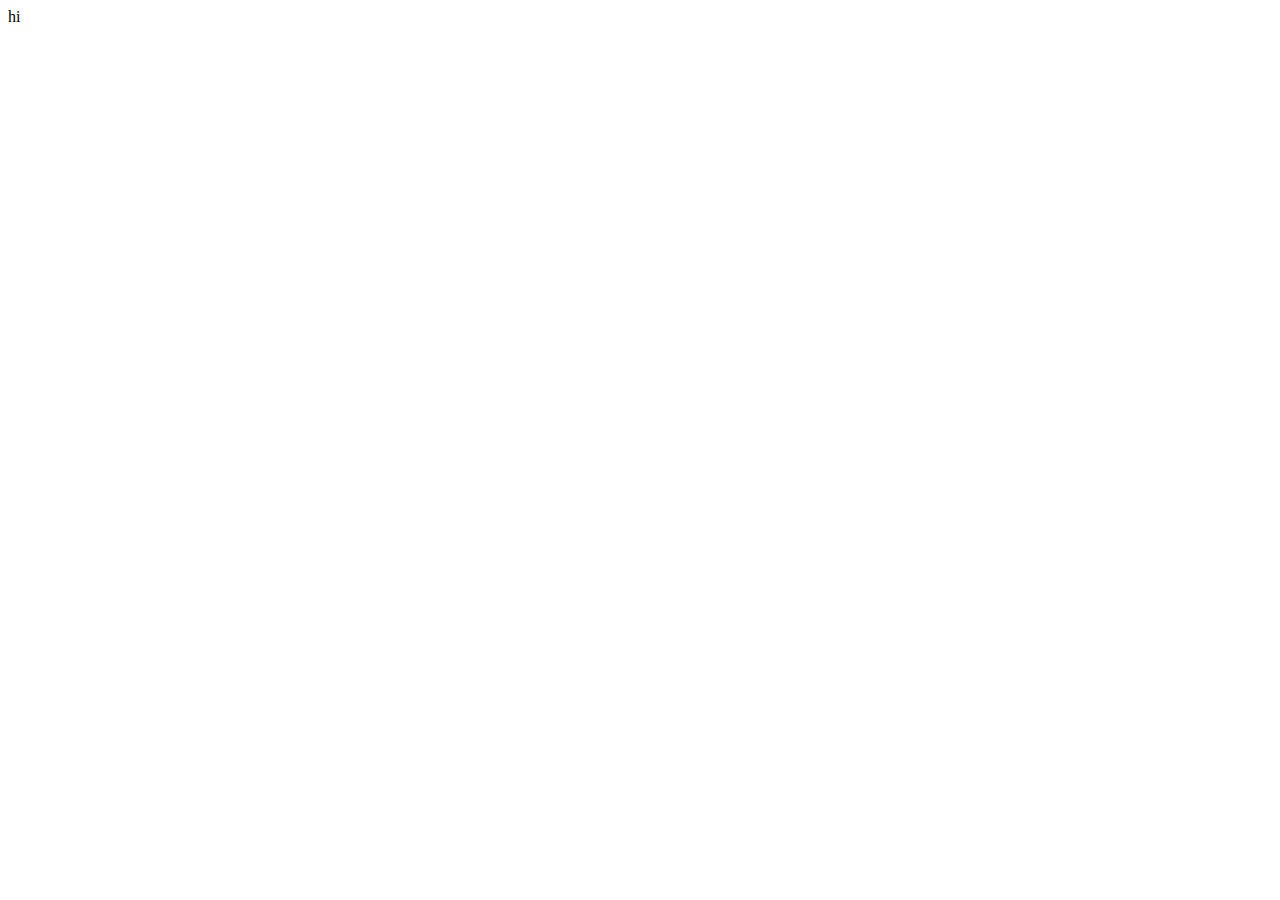
==== index.html @ 62cf9a2f "Create index.html" ====
<!DOCTYPE html>
<html lang="en">
  <head>
    <meta charset="UTF-8" />
    <meta http-equiv="X-UA-Compatible" content="IE=edge" />
    <meta name="viewport" content="width=device-width, initial-scale=1.0" />
    <title>Document</title>
  </head>
  <body>
    hi
  </body>
</html>
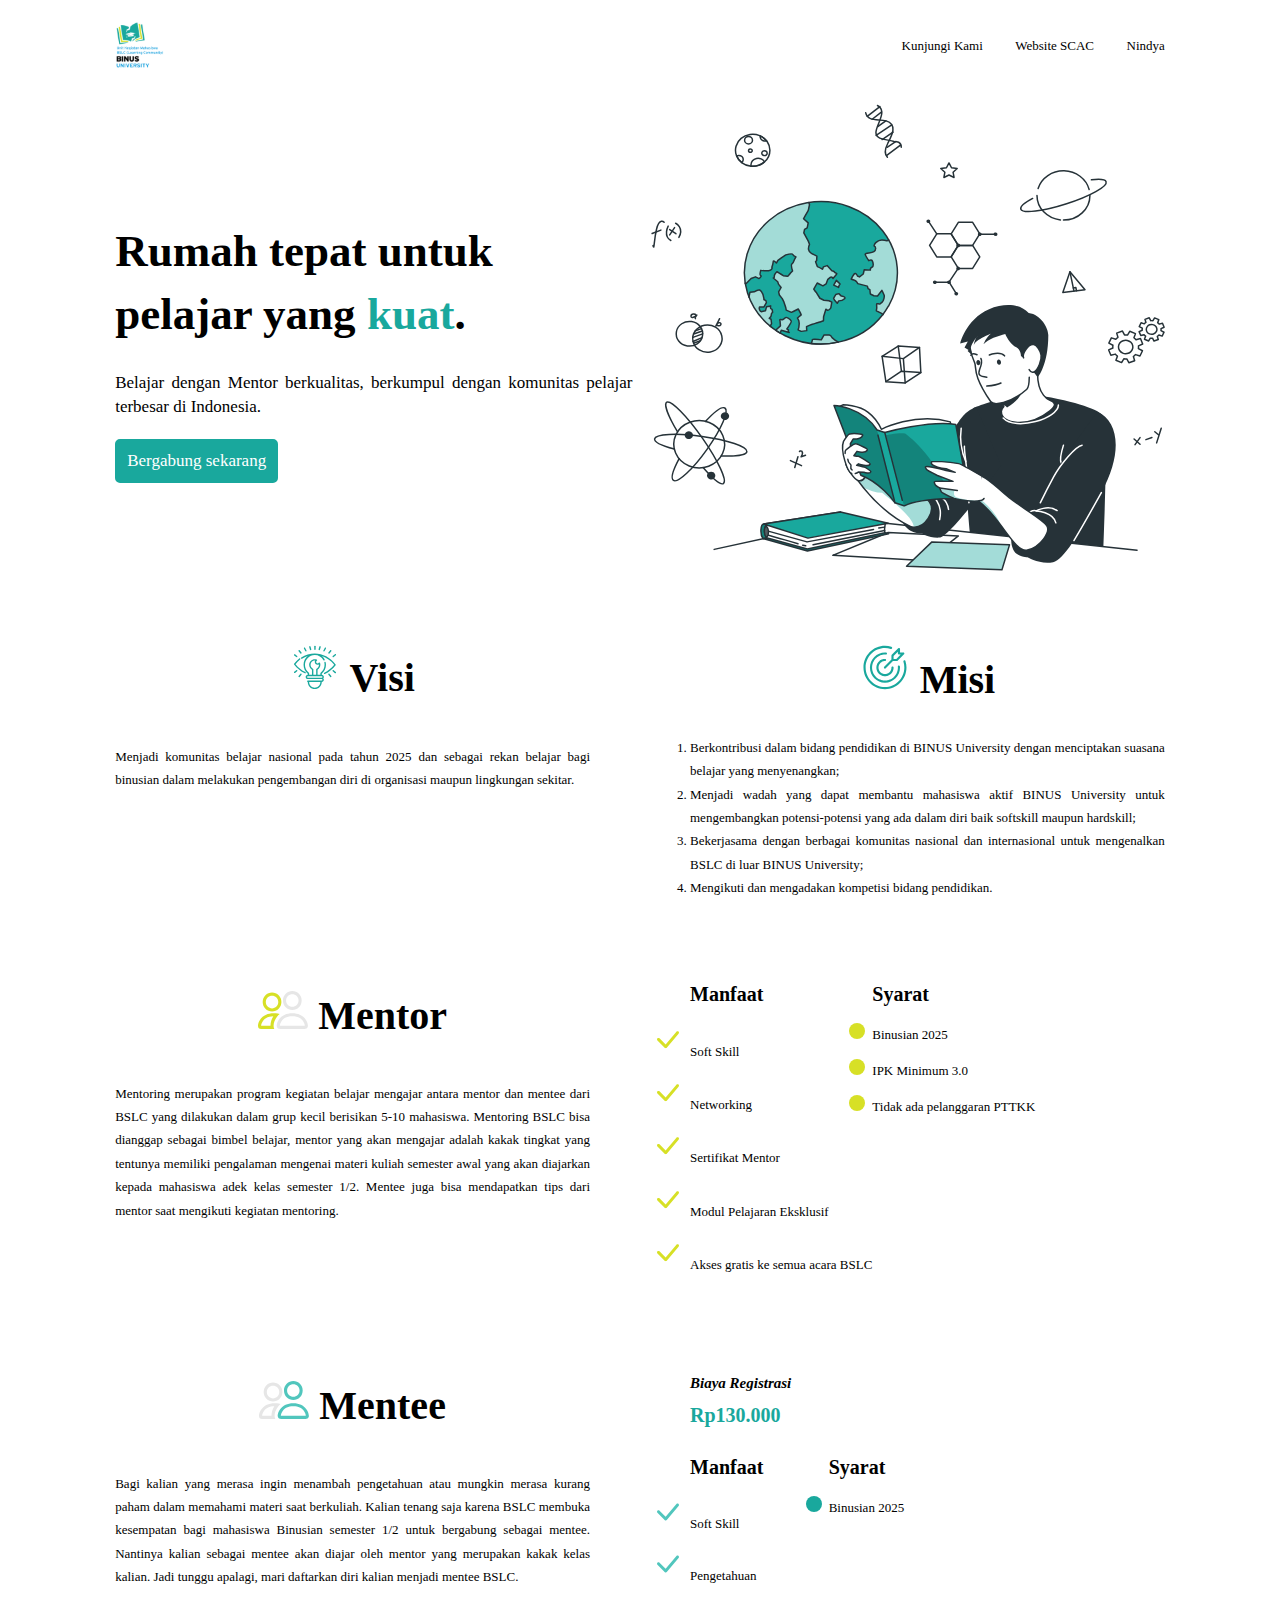
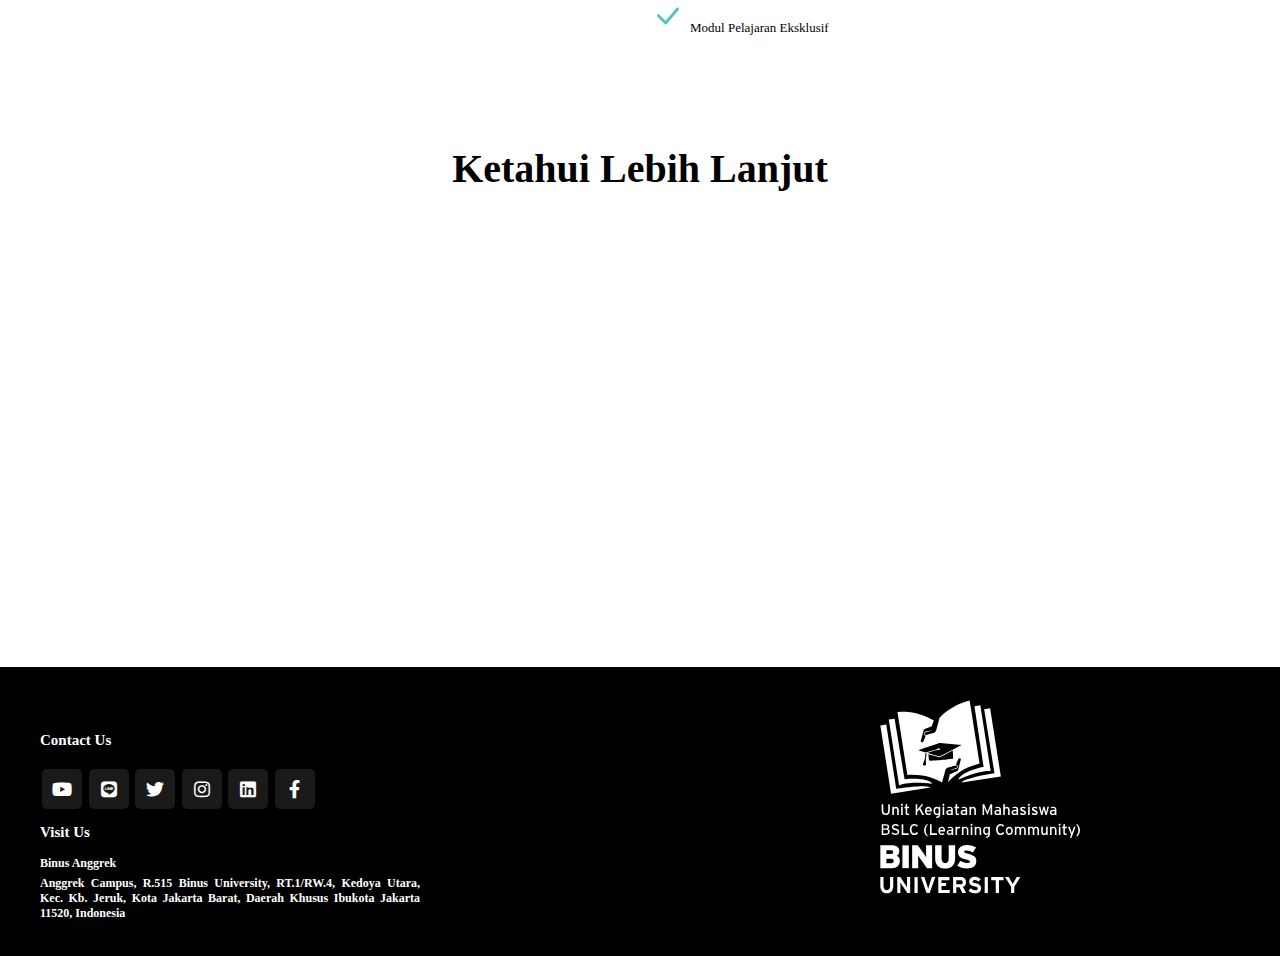
==== commit 63e1f5ec: "Comit all from vscode" ====
--- a/index.html
+++ b/index.html
@@ -1,12 +1,194 @@
 <!DOCTYPE html>
 <html lang="en">
-  <head>
-    <meta charset="UTF-8" />
-    <meta http-equiv="X-UA-Compatible" content="IE=edge" />
-    <meta name="viewport" content="width=device-width, initial-scale=1.0" />
-    <title>Document</title>
-  </head>
-  <body>
-    hi
-  </body>
-</html>
+<head>
+    <meta charset="UTF-8">
+    <meta http-equiv="X-UA-Compatible" content="IE=edge">
+    <meta name="viewport" content="width=device-width, initial-scale=1.0">
+    <title>BSLC Devin</title>
+
+    <!-- font awesome cdn link  -->
+    <link rel="stylesheet" href="https://cdnjs.cloudflare.com/ajax/libs/font-awesome/5.15.4/css/all.min.css">
+
+    <!-- custom css file link  -->
+    <link rel="stylesheet" href="css/style.css">
+
+</head>
+<body>
+    
+<!-- header section starts  -->
+
+<header class="header">
+
+    <a href="index.html" class="logo"><img src="asset/logo-bslc-scroll 1.svg" alt=""></a>
+
+    <nav class="navbar">
+        <a href="https://new.bslc.or.id/">Kunjungi Kami</a>
+        <a href="https://student-activity.binus.ac.id/bslc/ ">Website SCAC</a>
+        <a href="Nindya.html">Nindya</a>
+    </nav>
+
+</header>
+
+<!-- home / main section starts  -->
+
+<section class="home">
+
+    <div class="content">
+        <h3>Rumah tepat untuk<br>
+            pelajar yang <span>kuat</span>.</h3>
+        <p>Belajar dengan Mentor berkualitas, berkumpul dengan komunitas pelajar terbesar di Indonesia. </p>
+        <a href="https://join.bslc.or.id/" class="btn"> Bergabung sekarang </a>
+    </div>
+
+    <div class="image">
+        <img src="asset/Pelajar.svg" alt="">
+    </div>
+
+</section>
+
+<!-- visi misi section starts  -->
+
+<section class="body">
+
+    <div class="row">
+
+        <div class="content">
+            <h3><img src="asset/2 1.svg" alt=""> Visi</h3>
+            <p>Menjadi komunitas belajar nasional pada tahun 2025 dan sebagai rekan belajar bagi binusian dalam melakukan pengembangan diri di organisasi maupun lingkungan sekitar.</p>
+        </div>
+
+        <div class="content">
+            <h3><img src="asset/3 1.svg" alt=""> Misi</h3>
+            <ol>
+                <li>Berkontribusi dalam bidang pendidikan di BINUS University dengan menciptakan suasana belajar yang menyenangkan;</li>
+                <li>Menjadi wadah yang dapat membantu mahasiswa aktif BINUS University untuk mengembangkan potensi-potensi yang ada dalam diri baik softskill maupun hardskill;</li>
+                <li>Bekerjasama dengan berbagai komunitas nasional dan internasional untuk mengenalkan BSLC di luar BINUS University;</li>
+                <li>Mengikuti dan mengadakan kompetisi bidang pendidikan.</li>
+            </ol> 
+        </div>
+
+    </div>
+
+</section>
+
+<!-- Mentor section starts  -->
+
+<section class="body">
+
+    <div class="row">
+
+        <div class="content">
+            <h3><img src="asset/Vector.svg" alt=""> Mentor</h3>
+            <p>Mentoring merupakan program kegiatan belajar mengajar antara mentor dan mentee dari BSLC yang dilakukan dalam grup kecil berisikan 5-10 mahasiswa. Mentoring BSLC bisa dianggap sebagai bimbel belajar, mentor yang akan mengajar adalah kakak tingkat yang tentunya memiliki pengalaman mengenai materi kuliah semester awal yang akan diajarkan kepada mahasiswa adek kelas semester 1/2. Mentee juga bisa mendapatkan tips dari mentor saat mengikuti kegiatan mentoring.</p>
+        </div>
+
+        <div class="content BenefitsCondition">
+            <div class="content2 Benefits">
+                <h2>Manfaat</h2>
+                <ul class="manfaat1">
+                    <li>Soft Skill</li>
+                    <li>Networking</li>
+                    <li>Sertifikat Mentor</li>
+                    <li>Modul Pelajaran Eksklusif</li>
+                    <li>Akses gratis ke semua acara BSLC</li>
+                </ul> 
+            </div>
+
+            <div class="content2 Condition">
+                <h2>Syarat</h2>
+                <ul class="syarat1">
+                    <li>Binusian 2025</li>
+                    <li>IPK Minimum 3.0</li>
+                    <li>Tidak ada pelanggaran PTTKK</li>
+                </ul> 
+            </div>
+        </div>
+
+    </div>
+
+</section>
+
+<!-- Mentee section starts  -->
+
+<section class="body">
+
+    <div class="row">
+
+        <div class="content">
+            <h3><img src="asset/VectorMentee.svg" alt=""> Mentee</h3>
+            <p>Bagi kalian yang merasa ingin menambah pengetahuan atau mungkin merasa kurang paham dalam memahami materi saat berkuliah. Kalian tenang saja karena BSLC membuka kesempatan bagi mahasiswa Binusian semester 1/2 untuk bergabung sebagai mentee. Nantinya kalian sebagai mentee akan diajar oleh mentor yang merupakan kakak kelas kalian. Jadi tunggu apalagi, mari daftarkan diri kalian menjadi mentee BSLC.</p>
+        </div>
+
+        <div class="content BiayaRegis">
+            <h3 style="font-size:1.5rem; text-align:left; font-style:italic;">Biaya Registrasi <span style="display:block; font-size:2rem; font-style:normal;">Rp130.000</span></h3>
+            <div class="BenefitsCondition">   
+                <div class="content2 Benefits">
+                    <h2>Manfaat</h2>
+                    <ul class="manfaat2">
+                        <li>Soft Skill</li>
+                        <li>Pengetahuan</li>
+                        <li>Modul Pelajaran Eksklusif</li>
+                    </ul> 
+                </div>
+
+                <div class="content2 Condition">
+                    <h2>Syarat</h2>
+                    <ul class="syarat2">
+                        <li>Binusian 2025</li>
+                    </ul> 
+                </div>
+            </div>
+        </div> 
+
+    </div>
+
+</section>
+
+<!-- Vid section starts  -->
+
+<section class="body">
+
+    <div class="row">   
+
+        <div class="content vid">
+            <h3 style="margin-bottom: 50px;">Ketahui Lebih Lanjut</h3>
+            <div class="videos">
+                <iframe width="600" height="350" src="https://www.youtube.com/embed/OLRZMRvTOdE"></iframe>
+            </div>
+        </div>
+
+</section>
+
+<!-- footer -->
+<footer>
+    <div class="main-content">
+      <div class="left box">
+        <h2>About us</h2>
+        <div class="content">
+            <h1>Contact Us</h1>
+            <div class="social">
+                <a href="https://www.youtube.com/c/BinusStudentLearningCommunity"><span class="fab fa-youtube"></span></a>
+                <a href="https://liff.line.me/1645278921-kWRPP32q/?accountId=hlh6945o"><span class="fab fa-line"></span></a>
+                <a href="https://twitter.com/BSLC_BINUS "><span class="fab fa-twitter"></span></a>
+                <a href="https://www.instagram.com/bslc_binus/?hl=en"><span class="fab fa-instagram"></span></a>
+                <a href="https://www.linkedin.com/company/binus-student-learning-community/mycompany/"><span class="fab fa-linkedin"></span></a>
+                <a href="https://www.facebook.com/BinusStudentLearningCommunity/"><span class="fab fa-facebook-f"></span></a>
+              </div>
+              <h1>Visit Us</h1>
+          <h2>Binus Anggrek</h2>
+            <P>Anggrek Campus, R.515 Binus University, RT.1/RW.4, Kedoya Utara, Kec. Kb. Jeruk, Kota Jakarta Barat, Daerah Khusus Ibukota Jakarta 11520, Indonesia</p>
+        </div>
+      </div>
+
+      <div class="center box">
+       
+      </div>
+
+      <div class="right box">
+        <img width="200" height="200" src="asset/full_white.svg" alt="">
+      </div>
+    </div>
+
+  </footer>
+</body>
+</html>--- a/css/style.css
+++ b/css/style.css
@@ -0,0 +1,362 @@
+:root{
+    --green:#19A89D;
+    --black:#000000;
+    --LimeBSLC:#D7E026;
+    --box-shadow:.5rem .5rem 0 rgba(22, 160, 133, .2);
+    --text-shadow:.4rem .4rem 0 rgba(0, 0, 0, .2);
+    --border:.2rem solid var(--green);
+}
+
+*{
+    font-family: 'Open Sauce Sans';
+    margin:0; padding: 0;
+    box-sizing: border-box;
+    outline: none; border: none;
+    transition: all .2s ease-out;
+    text-decoration: none;
+}
+
+html{
+    font-size: 62.5%;
+    overflow-x: hidden;
+    scroll-padding-top: 7rem;
+    scroll-behavior: smooth;
+    background: white;
+}
+
+section{
+    padding:2rem 9%;
+}
+
+.btn{
+    display: inline-block;
+    margin-top: 1rem;
+    padding: 1rem;
+    padding-left: 1rem;
+    border:var(--border);
+    border-radius: .5rem;
+    color: white;
+    cursor: pointer;
+    font-size: 1.7rem;
+    background: var(--green);
+}
+
+.btn:hover{
+    color: var(--green);
+    background:#fff;
+}
+
+.header{
+    padding:2rem 9%;
+    position: fixed;
+    top:0; left: 0; right: 0;
+    z-index: 1000;
+    /* box-shadow: 0 .5rem 1.5rem rgba(0, 0, 0, .1); */
+    display: flex;
+    align-items: center;
+    justify-content: space-between;
+    background: #fff;
+}
+
+.header .logo img{
+    width: 5rem;
+}
+
+.header .navbar a{
+    font-size: 1.3rem;
+    color: var(--black);
+    margin-left: 3rem;
+}
+
+.header .navbar a:hover{
+    color: var(--green);
+}
+
+.home{
+    display: flex;
+    align-items: center;
+    flex-wrap: wrap;
+    gap:1.5rem;
+    padding-top: 10rem;
+    text-align: justify;
+}
+
+.home .image{
+    flex:1 1 45rem;
+}
+
+.home .image img{
+    width: 100%;
+}
+
+.home .content{
+    flex:1 1 45rem;
+}
+
+.home .content h3{
+    font-size: 4.5rem;
+    color:var(--black);
+    line-height: 1.4;
+    margin-bottom: 15px;
+}
+
+span{
+    color:var(--green);
+}
+
+.home .content p{
+    font-size: 1.7rem;
+    line-height: 24px;
+    padding: 1rem 0;
+}
+
+.body .row{
+    display: flex;
+    gap:10rem;
+    margin-bottom: 40px;
+}
+
+.body .row h3{
+    text-align: center;
+}
+
+.body .row .content{
+    flex:1 1 45rem;
+}
+
+.body .row .content h3{
+    color: var(--black);
+    font-size: 4rem;
+    line-height: 1.8;
+    margin-bottom: 20px;
+}
+
+.body .row .content h3 img{
+    width: 5rem;
+}
+
+.body .row .content p{
+    padding:1rem 0;
+    font-size: 1.3rem;
+    line-height: 1.8;
+    text-align: justify;
+}
+
+.body .row .content li{
+    line-height: 1.8;
+    font-size: 1.3rem;
+    text-align: justify;
+}
+
+.BenefitsCondition{
+    display: flex;
+}
+
+.BenefitsCondition h3{
+    font-size: .5rem;
+}
+
+.content2 h2{
+    font-size: 2rem;
+    color:var(--black);
+    line-height: 1.4;
+    margin-bottom: 15px;
+}
+
+.content2 ul li{
+    margin-bottom: 13px;  
+}
+
+.syarat1{
+    list-style-image: url(/asset/Ellipse-yellow.svg);
+}
+
+.syarat2{
+    list-style-image: url(/asset/Ellipse-blue.svg);
+}
+
+.manfaat1{
+    list-style-image: url(/asset/bi_check-lg-21.svg);
+}
+
+.manfaat2{
+    list-style-image: url(/asset/bi_check-lg-15.svg);
+}
+
+/* footer */
+  footer{
+    bottom: 0px;
+    width: 100%;
+    background: black;
+    padding: 20px;
+    padding-right: 0px;
+  }
+  .main-content{
+    display: flex;
+  }
+  .main-content .box{
+    flex-basis: 50%;
+    padding: 10px 20px;
+  }
+  .box h2{
+    font-size: 1.2rem;
+    margin-bottom: 5px;
+    font-weight: 600;
+  }
+  .box p{
+    font-size: 1.2rem;
+    margin-bottom: 5px;
+    font-weight: 600;
+  }
+  .box .content{
+    margin: 20px 0 0 0;
+    position: relative;
+  }
+  .box .content:before{
+    position: absolute;
+    content: '';
+    top: -10px;
+    height: 2px;
+    width: 100%;
+    background: black;
+  }
+  .left .content p{
+    text-align: justify;
+  }
+  .left .content .social{
+    margin: 20px 0 0 0;
+    margin-bottom: 15px;
+  }
+
+  .left .content .social a{
+    padding: 0 2px;
+  }
+  
+  .left .content .social a span{
+    height: 40px;
+    width: 40px;
+    background: #1a1a1a;
+    line-height: 40px;
+    text-align: center;
+    font-size: 18px;
+    border-radius: 5px;
+    transition: 0.3s;
+  }
+
+  .left .content{
+    color: white;
+  }
+
+  .left .content h1{
+    font-size: 15px;
+    margin-bottom: 15px;
+  }
+
+  .left .content .social a span{
+    color: white;
+  }
+
+  .left .content .social a span:hover{
+    background: #f12020;
+  }
+
+  /* Nindya */
+  .Divisi h2{
+    font-size: 4.5rem;
+    color:var(--black);
+    line-height: 1.4;
+    margin: 40px;
+    margin-top: 70px;
+    text-align: center;
+  }
+
+  .Divisi .row .content h3{
+    font-size: 1.7rem;
+    color:var(--black);
+    line-height: 1.4;
+    margin-bottom: 15px;
+    text-align: center;
+  }
+
+  .Divisi .row .content h3 img{
+    width: 3rem;
+}
+
+.Divisi .content ul{
+  list-style: none;
+}
+
+/* form */
+.input-group {
+  position:relative;
+}
+
+.input-group label {
+  display:inline-block;
+  margin-bottom: 7px;
+  font-size: 15px;
+}
+
+.input-group input, select, textarea{
+  margin-bottom: 0;
+  display:block;
+  width:100%;
+  padding:7px;   
+  border: 1px solid black
+}
+
+.error input, select, textarea{
+  border:3px red solid;
+}
+
+.success input, select, textarea{
+  border:3px green solid;
+}
+
+.input-group i {
+   position:absolute;
+   right:10px;
+   top:35px;
+   visibility: hidden;
+}
+
+
+.success i.fa-check-circle{
+   visibility: visible;
+   color:green;
+}
+
+.error i.fa-exclamation-circle {
+  visibility: visible;
+  color:red;
+}
+
+
+.input-group p {
+   font-size: 15px;
+   color:red;
+   visibility: hidden;
+}
+
+.error p {
+   visibility: visible;
+}
+
+.Form h3{
+  font-size: 30px;
+  margin-bottom: 30px;
+}
+
+#alasan{
+  height: 100px;
+}
+
+.videos{
+  text-align: center;
+}
+
+.successAll p{
+  font-size: 15px;
+  color: black;
+  visibility: visible;
+}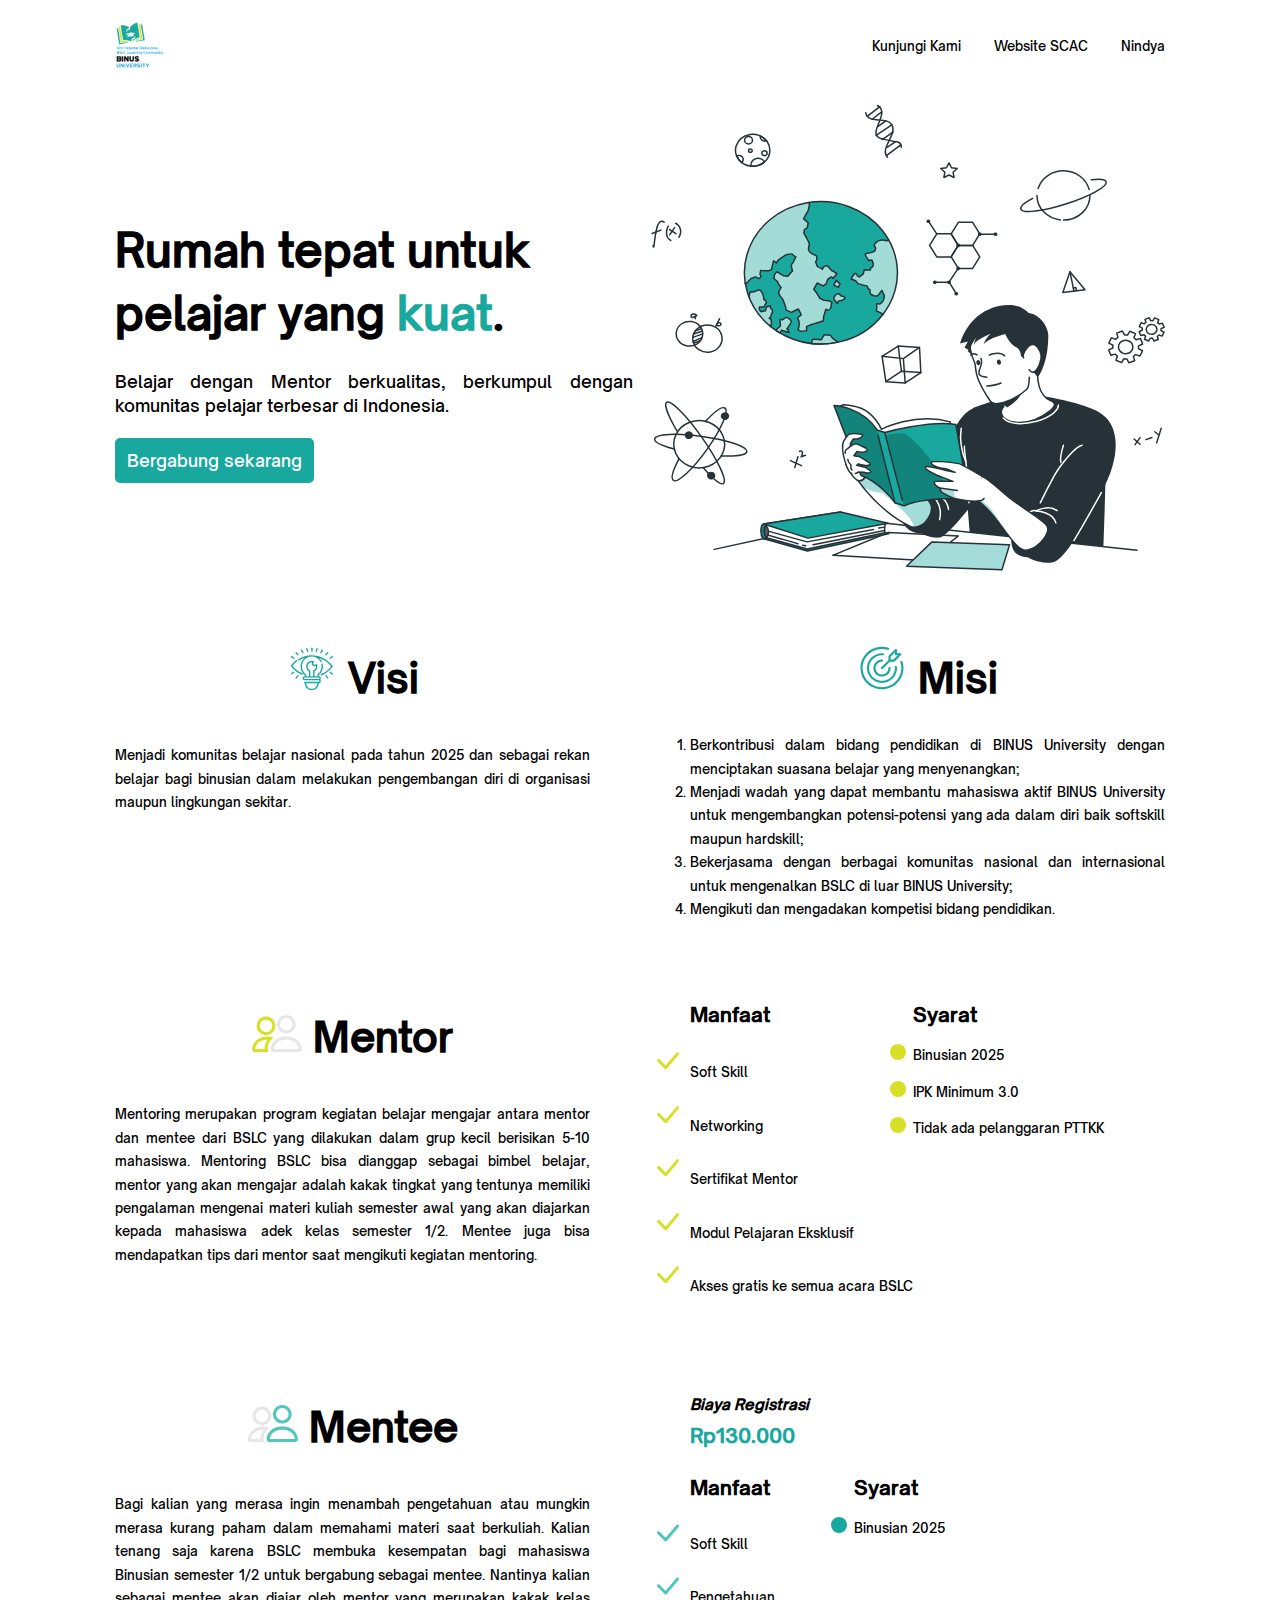
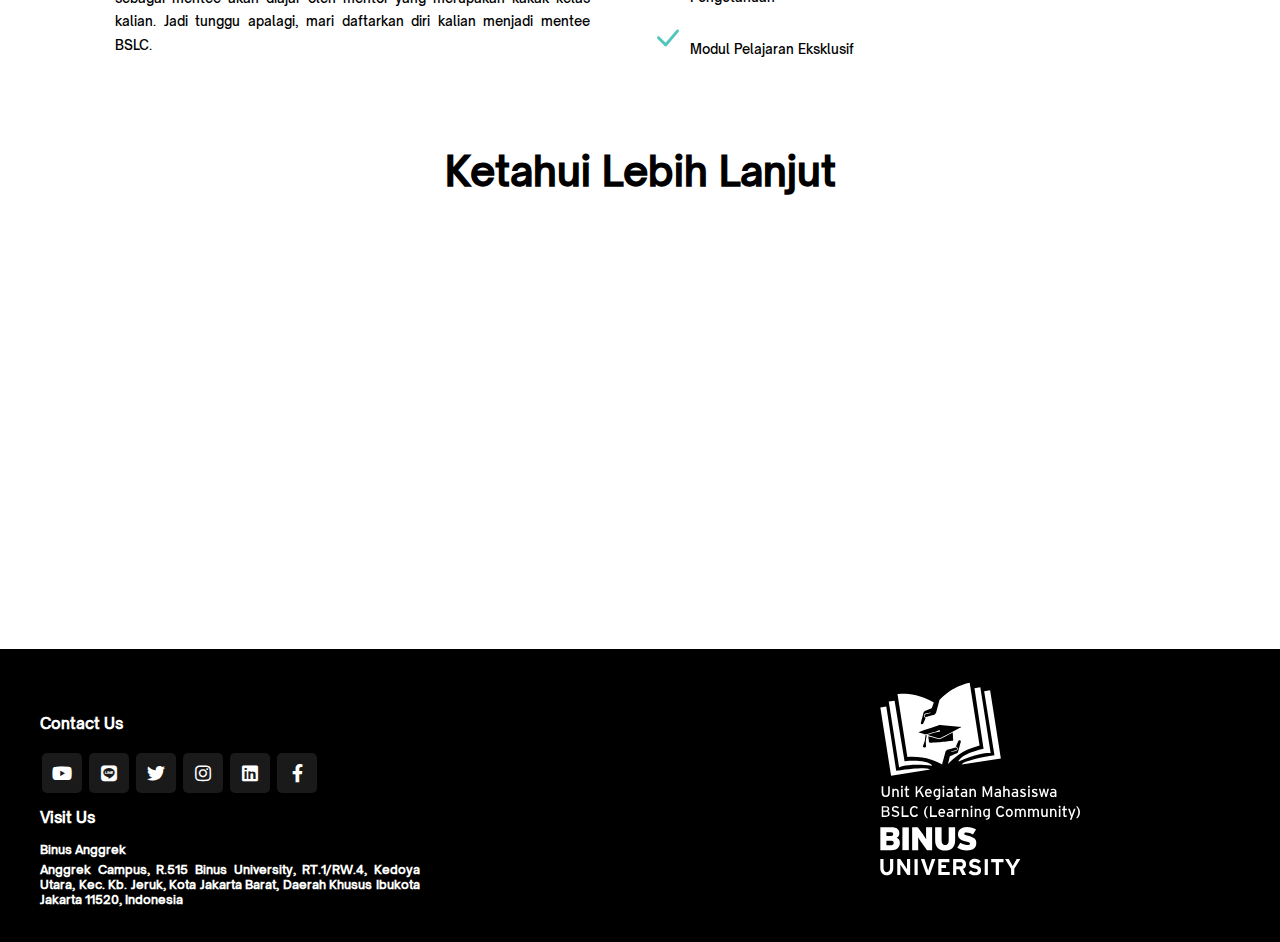
==== commit 8dd4c5a6: "Update index.html" ====
--- a/index.html
+++ b/index.html
@@ -1,194 +1,239 @@
 <!DOCTYPE html>
 <html lang="en">
-<head>
-    <meta charset="UTF-8">
-    <meta http-equiv="X-UA-Compatible" content="IE=edge">
-    <meta name="viewport" content="width=device-width, initial-scale=1.0">
+  <head>
+    <meta charset="UTF-8" />
+    <meta http-equiv="X-UA-Compatible" content="IE=edge" />
+    <meta name="viewport" content="width=device-width, initial-scale=1.0" />
     <title>BSLC Devin</title>
 
     <!-- font awesome cdn link  -->
-    <link rel="stylesheet" href="https://cdnjs.cloudflare.com/ajax/libs/font-awesome/5.15.4/css/all.min.css">
+    <link
+      rel="stylesheet"
+      href="https://cdnjs.cloudflare.com/ajax/libs/font-awesome/5.15.4/css/all.min.css"
+    />
 
     <!-- custom css file link  -->
-    <link rel="stylesheet" href="css/style.css">
-
-</head>
-<body>
-    
-<!-- header section starts  -->
-
-<header class="header">
-
-    <a href="index.html" class="logo"><img src="asset/logo-bslc-scroll 1.svg" alt=""></a>
-
-    <nav class="navbar">
+    <link rel="stylesheet" href="css/style.css" />
+  </head>
+  <body>
+    <!-- header section starts  -->
+
+    <header class="header">
+      <a href="index.html" class="logo"
+        ><img src="asset/logo-bslc-scroll 1.svg" alt=""
+      /></a>
+
+      <nav class="navbar">
         <a href="https://new.bslc.or.id/">Kunjungi Kami</a>
         <a href="https://student-activity.binus.ac.id/bslc/ ">Website SCAC</a>
         <a href="Nindya.html">Nindya</a>
-    </nav>
-
-</header>
-
-<!-- home / main section starts  -->
-
-<section class="home">
-
-    <div class="content">
-        <h3>Rumah tepat untuk<br>
-            pelajar yang <span>kuat</span>.</h3>
-        <p>Belajar dengan Mentor berkualitas, berkumpul dengan komunitas pelajar terbesar di Indonesia. </p>
+      </nav>
+    </header>
+
+    <!-- home / main section starts  -->
+
+    <section class="home">
+      <div class="content">
+        <h3>
+          Rumah tepat untuk<br />
+          pelajar yang <span>kuat</span>.
+        </h3>
+        <p>
+          Belajar dengan Mentor berkualitas, berkumpul dengan komunitas pelajar
+          terbesar di Indonesia.
+        </p>
         <a href="https://join.bslc.or.id/" class="btn"> Bergabung sekarang </a>
-    </div>
-
-    <div class="image">
-        <img src="asset/Pelajar.svg" alt="">
-    </div>
-
-</section>
-
-<!-- visi misi section starts  -->
-
-<section class="body">
-
-    <div class="row">
-
-        <div class="content">
-            <h3><img src="asset/2 1.svg" alt=""> Visi</h3>
-            <p>Menjadi komunitas belajar nasional pada tahun 2025 dan sebagai rekan belajar bagi binusian dalam melakukan pengembangan diri di organisasi maupun lingkungan sekitar.</p>
-        </div>
-
-        <div class="content">
-            <h3><img src="asset/3 1.svg" alt=""> Misi</h3>
-            <ol>
-                <li>Berkontribusi dalam bidang pendidikan di BINUS University dengan menciptakan suasana belajar yang menyenangkan;</li>
-                <li>Menjadi wadah yang dapat membantu mahasiswa aktif BINUS University untuk mengembangkan potensi-potensi yang ada dalam diri baik softskill maupun hardskill;</li>
-                <li>Bekerjasama dengan berbagai komunitas nasional dan internasional untuk mengenalkan BSLC di luar BINUS University;</li>
-                <li>Mengikuti dan mengadakan kompetisi bidang pendidikan.</li>
-            </ol> 
-        </div>
-
-    </div>
-
-</section>
-
-<!-- Mentor section starts  -->
-
-<section class="body">
-
-    <div class="row">
-
-        <div class="content">
-            <h3><img src="asset/Vector.svg" alt=""> Mentor</h3>
-            <p>Mentoring merupakan program kegiatan belajar mengajar antara mentor dan mentee dari BSLC yang dilakukan dalam grup kecil berisikan 5-10 mahasiswa. Mentoring BSLC bisa dianggap sebagai bimbel belajar, mentor yang akan mengajar adalah kakak tingkat yang tentunya memiliki pengalaman mengenai materi kuliah semester awal yang akan diajarkan kepada mahasiswa adek kelas semester 1/2. Mentee juga bisa mendapatkan tips dari mentor saat mengikuti kegiatan mentoring.</p>
+      </div>
+
+      <div class="image">
+        <img src="asset/Pelajar.svg" alt="" />
+      </div>
+    </section>
+
+    <!-- visi misi section starts  -->
+
+    <section class="body">
+      <div class="row">
+        <div class="content">
+          <h3><img src="asset/2 1.svg" alt="" /> Visi</h3>
+          <p>
+            Menjadi komunitas belajar nasional pada tahun 2025 dan sebagai rekan
+            belajar bagi binusian dalam melakukan pengembangan diri di
+            organisasi maupun lingkungan sekitar.
+          </p>
+        </div>
+
+        <div class="content">
+          <h3><img src="asset/3 1.svg" alt="" /> Misi</h3>
+          <ol>
+            <li>
+              Berkontribusi dalam bidang pendidikan di BINUS University dengan
+              menciptakan suasana belajar yang menyenangkan;
+            </li>
+            <li>
+              Menjadi wadah yang dapat membantu mahasiswa aktif BINUS University
+              untuk mengembangkan potensi-potensi yang ada dalam diri baik
+              softskill maupun hardskill;
+            </li>
+            <li>
+              Bekerjasama dengan berbagai komunitas nasional dan internasional
+              untuk mengenalkan BSLC di luar BINUS University;
+            </li>
+            <li>Mengikuti dan mengadakan kompetisi bidang pendidikan.</li>
+          </ol>
+        </div>
+      </div>
+    </section>
+
+    <!-- Mentor section starts  -->
+
+    <section class="body">
+      <div class="row">
+        <div class="content">
+          <h3><img src="asset/Vector.svg" alt="" /> Mentor</h3>
+          <p>
+            Mentoring merupakan program kegiatan belajar mengajar antara mentor
+            dan mentee dari BSLC yang dilakukan dalam grup kecil berisikan 5-10
+            mahasiswa. Mentoring BSLC bisa dianggap sebagai bimbel belajar,
+            mentor yang akan mengajar adalah kakak tingkat yang tentunya
+            memiliki pengalaman mengenai materi kuliah semester awal yang akan
+            diajarkan kepada mahasiswa adek kelas semester 1/2. Mentee juga bisa
+            mendapatkan tips dari mentor saat mengikuti kegiatan mentoring.
+          </p>
         </div>
 
         <div class="content BenefitsCondition">
+          <div class="content2 Benefits">
+            <h2>Manfaat</h2>
+            <ul class="manfaat1">
+              <li>Soft Skill</li>
+              <li>Networking</li>
+              <li>Sertifikat Mentor</li>
+              <li>Modul Pelajaran Eksklusif</li>
+              <li>Akses gratis ke semua acara BSLC</li>
+            </ul>
+          </div>
+
+          <div class="content2 Condition">
+            <h2>Syarat</h2>
+            <ul class="syarat1">
+              <li>Binusian 2025</li>
+              <li>IPK Minimum 3.0</li>
+              <li>Tidak ada pelanggaran PTTKK</li>
+            </ul>
+          </div>
+        </div>
+      </div>
+    </section>
+
+    <!-- Mentee section starts  -->
+
+    <section class="body">
+      <div class="row">
+        <div class="content">
+          <h3><img src="asset/VectorMentee.svg" alt="" /> Mentee</h3>
+          <p>
+            Bagi kalian yang merasa ingin menambah pengetahuan atau mungkin
+            merasa kurang paham dalam memahami materi saat berkuliah. Kalian
+            tenang saja karena BSLC membuka kesempatan bagi mahasiswa Binusian
+            semester 1/2 untuk bergabung sebagai mentee. Nantinya kalian sebagai
+            mentee akan diajar oleh mentor yang merupakan kakak kelas kalian.
+            Jadi tunggu apalagi, mari daftarkan diri kalian menjadi mentee BSLC.
+          </p>
+        </div>
+
+        <div class="content BiayaRegis">
+          <h3 style="font-size: 1.5rem; text-align: left; font-style: italic">
+            Biaya Registrasi
+            <span style="display: block; font-size: 2rem; font-style: normal"
+              >Rp130.000</span
+            >
+          </h3>
+          <div class="BenefitsCondition">
             <div class="content2 Benefits">
-                <h2>Manfaat</h2>
-                <ul class="manfaat1">
-                    <li>Soft Skill</li>
-                    <li>Networking</li>
-                    <li>Sertifikat Mentor</li>
-                    <li>Modul Pelajaran Eksklusif</li>
-                    <li>Akses gratis ke semua acara BSLC</li>
-                </ul> 
+              <h2>Manfaat</h2>
+              <ul class="manfaat2">
+                <li>Soft Skill</li>
+                <li>Pengetahuan</li>
+                <li>Modul Pelajaran Eksklusif</li>
+              </ul>
             </div>
 
             <div class="content2 Condition">
-                <h2>Syarat</h2>
-                <ul class="syarat1">
-                    <li>Binusian 2025</li>
-                    <li>IPK Minimum 3.0</li>
-                    <li>Tidak ada pelanggaran PTTKK</li>
-                </ul> 
+              <h2>Syarat</h2>
+              <ul class="syarat2">
+                <li>Binusian 2025</li>
+              </ul>
             </div>
-        </div>
-
-    </div>
-
-</section>
-
-<!-- Mentee section starts  -->
-
-<section class="body">
-
-    <div class="row">
-
-        <div class="content">
-            <h3><img src="asset/VectorMentee.svg" alt=""> Mentee</h3>
-            <p>Bagi kalian yang merasa ingin menambah pengetahuan atau mungkin merasa kurang paham dalam memahami materi saat berkuliah. Kalian tenang saja karena BSLC membuka kesempatan bagi mahasiswa Binusian semester 1/2 untuk bergabung sebagai mentee. Nantinya kalian sebagai mentee akan diajar oleh mentor yang merupakan kakak kelas kalian. Jadi tunggu apalagi, mari daftarkan diri kalian menjadi mentee BSLC.</p>
-        </div>
-
-        <div class="content BiayaRegis">
-            <h3 style="font-size:1.5rem; text-align:left; font-style:italic;">Biaya Registrasi <span style="display:block; font-size:2rem; font-style:normal;">Rp130.000</span></h3>
-            <div class="BenefitsCondition">   
-                <div class="content2 Benefits">
-                    <h2>Manfaat</h2>
-                    <ul class="manfaat2">
-                        <li>Soft Skill</li>
-                        <li>Pengetahuan</li>
-                        <li>Modul Pelajaran Eksklusif</li>
-                    </ul> 
-                </div>
-
-                <div class="content2 Condition">
-                    <h2>Syarat</h2>
-                    <ul class="syarat2">
-                        <li>Binusian 2025</li>
-                    </ul> 
-                </div>
-            </div>
-        </div> 
-
-    </div>
-
-</section>
-
-<!-- Vid section starts  -->
-
-<section class="body">
-
-    <div class="row">   
-
+          </div>
+        </div>
+      </div>
+    </section>
+
+    <!-- Vid section starts  -->
+
+    <div class="body">
+      <div class="row">
         <div class="content vid">
-            <h3 style="margin-bottom: 50px;">Ketahui Lebih Lanjut</h3>
-            <div class="videos">
-                <iframe width="600" height="350" src="https://www.youtube.com/embed/OLRZMRvTOdE"></iframe>
-            </div>
-        </div>
-
-</section>
-
-<!-- footer -->
-<footer>
-    <div class="main-content">
-      <div class="left box">
-        <h2>About us</h2>
-        <div class="content">
-            <h1>Contact Us</h1>
-            <div class="social">
-                <a href="https://www.youtube.com/c/BinusStudentLearningCommunity"><span class="fab fa-youtube"></span></a>
-                <a href="https://liff.line.me/1645278921-kWRPP32q/?accountId=hlh6945o"><span class="fab fa-line"></span></a>
-                <a href="https://twitter.com/BSLC_BINUS "><span class="fab fa-twitter"></span></a>
-                <a href="https://www.instagram.com/bslc_binus/?hl=en"><span class="fab fa-instagram"></span></a>
-                <a href="https://www.linkedin.com/company/binus-student-learning-community/mycompany/"><span class="fab fa-linkedin"></span></a>
-                <a href="https://www.facebook.com/BinusStudentLearningCommunity/"><span class="fab fa-facebook-f"></span></a>
+          <h3 style="margin-bottom: 50px">Ketahui Lebih Lanjut</h3>
+          <div class="videos">
+            <iframe
+              width="600"
+              height="350"
+              src="https://www.youtube.com/embed/OLRZMRvTOdE"
+            ></iframe>
+          </div>
+        </div>
+      </div>
+
+      <!-- footer -->
+      <footer>
+        <div class="main-content">
+          <div class="left box">
+            <h2>About us</h2>
+            <div class="content">
+              <h1>Contact Us</h1>
+              <div class="social">
+                <a
+                  href="https://www.youtube.com/c/BinusStudentLearningCommunity"
+                  ><span class="fab fa-youtube"></span
+                ></a>
+                <a
+                  href="https://liff.line.me/1645278921-kWRPP32q/?accountId=hlh6945o"
+                  ><span class="fab fa-line"></span
+                ></a>
+                <a href="https://twitter.com/BSLC_BINUS "
+                  ><span class="fab fa-twitter"></span
+                ></a>
+                <a href="https://www.instagram.com/bslc_binus/?hl=en"
+                  ><span class="fab fa-instagram"></span
+                ></a>
+                <a
+                  href="https://www.linkedin.com/company/binus-student-learning-community/mycompany/"
+                  ><span class="fab fa-linkedin"></span
+                ></a>
+                <a
+                  href="https://www.facebook.com/BinusStudentLearningCommunity/"
+                  ><span class="fab fa-facebook-f"></span
+                ></a>
               </div>
               <h1>Visit Us</h1>
-          <h2>Binus Anggrek</h2>
-            <P>Anggrek Campus, R.515 Binus University, RT.1/RW.4, Kedoya Utara, Kec. Kb. Jeruk, Kota Jakarta Barat, Daerah Khusus Ibukota Jakarta 11520, Indonesia</p>
-        </div>
-      </div>
-
-      <div class="center box">
-       
-      </div>
-
-      <div class="right box">
-        <img width="200" height="200" src="asset/full_white.svg" alt="">
-      </div>
+              <h2>Binus Anggrek</h2>
+              <p>
+                Anggrek Campus, R.515 Binus University, RT.1/RW.4, Kedoya Utara,
+                Kec. Kb. Jeruk, Kota Jakarta Barat, Daerah Khusus Ibukota
+                Jakarta 11520, Indonesia
+              </p>
+            </div>
+          </div>
+
+          <div class="center box"></div>
+
+          <div class="right box">
+            <img width="200" height="200" src="asset/full_white.svg" alt="" />
+          </div>
+        </div>
+      </footer>
     </div>
-
-  </footer>
-</body>
-</html>+  </body>
+</html>
--- a/css/style.css
+++ b/css/style.css
@@ -1,362 +1,373 @@
-:root{
-    --green:#19A89D;
-    --black:#000000;
-    --LimeBSLC:#D7E026;
-    --box-shadow:.5rem .5rem 0 rgba(22, 160, 133, .2);
-    --text-shadow:.4rem .4rem 0 rgba(0, 0, 0, .2);
-    --border:.2rem solid var(--green);
-}
-
-*{
-    font-family: 'Open Sauce Sans';
-    margin:0; padding: 0;
-    box-sizing: border-box;
-    outline: none; border: none;
-    transition: all .2s ease-out;
-    text-decoration: none;
-}
-
-html{
-    font-size: 62.5%;
-    overflow-x: hidden;
-    scroll-padding-top: 7rem;
-    scroll-behavior: smooth;
-    background: white;
-}
-
-section{
-    padding:2rem 9%;
-}
-
-.btn{
-    display: inline-block;
-    margin-top: 1rem;
-    padding: 1rem;
-    padding-left: 1rem;
-    border:var(--border);
-    border-radius: .5rem;
-    color: white;
-    cursor: pointer;
-    font-size: 1.7rem;
-    background: var(--green);
-}
-
-.btn:hover{
-    color: var(--green);
-    background:#fff;
-}
-
-.header{
-    padding:2rem 9%;
-    position: fixed;
-    top:0; left: 0; right: 0;
-    z-index: 1000;
-    /* box-shadow: 0 .5rem 1.5rem rgba(0, 0, 0, .1); */
-    display: flex;
-    align-items: center;
-    justify-content: space-between;
-    background: #fff;
-}
-
-.header .logo img{
-    width: 5rem;
-}
-
-.header .navbar a{
-    font-size: 1.3rem;
-    color: var(--black);
-    margin-left: 3rem;
-}
-
-.header .navbar a:hover{
-    color: var(--green);
-}
-
-.home{
-    display: flex;
-    align-items: center;
-    flex-wrap: wrap;
-    gap:1.5rem;
-    padding-top: 10rem;
-    text-align: justify;
-}
-
-.home .image{
-    flex:1 1 45rem;
-}
-
-.home .image img{
-    width: 100%;
-}
-
-.home .content{
-    flex:1 1 45rem;
-}
-
-.home .content h3{
-    font-size: 4.5rem;
-    color:var(--black);
-    line-height: 1.4;
-    margin-bottom: 15px;
-}
-
-span{
-    color:var(--green);
-}
-
-.home .content p{
-    font-size: 1.7rem;
-    line-height: 24px;
-    padding: 1rem 0;
-}
-
-.body .row{
-    display: flex;
-    gap:10rem;
-    margin-bottom: 40px;
-}
-
-.body .row h3{
-    text-align: center;
-}
-
-.body .row .content{
-    flex:1 1 45rem;
-}
-
-.body .row .content h3{
-    color: var(--black);
-    font-size: 4rem;
-    line-height: 1.8;
-    margin-bottom: 20px;
-}
-
-.body .row .content h3 img{
-    width: 5rem;
-}
-
-.body .row .content p{
-    padding:1rem 0;
-    font-size: 1.3rem;
-    line-height: 1.8;
-    text-align: justify;
-}
-
-.body .row .content li{
-    line-height: 1.8;
-    font-size: 1.3rem;
-    text-align: justify;
-}
-
-.BenefitsCondition{
-    display: flex;
-}
-
-.BenefitsCondition h3{
-    font-size: .5rem;
-}
-
-.content2 h2{
-    font-size: 2rem;
-    color:var(--black);
-    line-height: 1.4;
-    margin-bottom: 15px;
-}
-
-.content2 ul li{
-    margin-bottom: 13px;  
-}
-
-.syarat1{
-    list-style-image: url(/asset/Ellipse-yellow.svg);
-}
-
-.syarat2{
-    list-style-image: url(/asset/Ellipse-blue.svg);
-}
-
-.manfaat1{
-    list-style-image: url(/asset/bi_check-lg-21.svg);
-}
-
-.manfaat2{
-    list-style-image: url(/asset/bi_check-lg-15.svg);
+:root {
+  --green: #19a89d;
+  --black: #000000;
+  --LimeBSLC: #d7e026;
+  --box-shadow: 0.5rem 0.5rem 0 rgba(22, 160, 133, 0.2);
+  --text-shadow: 0.4rem 0.4rem 0 rgba(0, 0, 0, 0.2);
+  --border: 0.2rem solid var(--green);
+}
+@font-face {
+  font-family: "opensaucesans";
+  src: url(../asset/fonts/OpenSauceSans-Medium.ttf);
+}
+* {
+  font-family: "opensaucesans";
+  margin: 0;
+  padding: 0;
+  box-sizing: border-box;
+  outline: none;
+  border: none;
+  transition: all 0.2s ease-out;
+  text-decoration: none;
+}
+
+html {
+  font-size: 62.5%;
+  overflow-x: hidden;
+  scroll-padding-top: 7rem;
+  scroll-behavior: smooth;
+  background: white;
+}
+
+section {
+  padding: 2rem 9%;
+}
+
+.btn {
+  display: inline-block;
+  margin-top: 1rem;
+  padding: 1rem;
+  padding-left: 1rem;
+  border: var(--border);
+  border-radius: 0.5rem;
+  color: white;
+  cursor: pointer;
+  font-size: 1.7rem;
+  background: var(--green);
+}
+
+.btn:hover {
+  color: var(--green);
+  background: #fff;
+}
+
+.header {
+  padding: 2rem 9%;
+  position: fixed;
+  top: 0;
+  left: 0;
+  right: 0;
+  z-index: 1000;
+  /* box-shadow: 0 .5rem 1.5rem rgba(0, 0, 0, .1); */
+  display: flex;
+  align-items: center;
+  justify-content: space-between;
+  background: #fff;
+}
+
+.header .logo img {
+  width: 5rem;
+}
+
+.header .navbar a {
+  font-size: 1.3rem;
+  color: var(--black);
+  margin-left: 3rem;
+}
+
+.header .navbar a:hover {
+  color: var(--green);
+}
+
+.home {
+  display: flex;
+  align-items: center;
+  flex-wrap: wrap;
+  gap: 1.5rem;
+  padding-top: 10rem;
+  text-align: justify;
+}
+
+.home .image {
+  flex: 1 1 45rem;
+}
+
+.home .image img {
+  width: 100%;
+}
+
+.home .content {
+  flex: 1 1 45rem;
+}
+
+.home .content h3 {
+  font-size: 4.5rem;
+  color: var(--black);
+  line-height: 1.4;
+  margin-bottom: 15px;
+}
+
+span {
+  color: var(--green);
+}
+
+.home .content p {
+  font-size: 1.7rem;
+  line-height: 24px;
+  padding: 1rem 0;
+}
+
+.body .row {
+  display: flex;
+  gap: 10rem;
+  margin-bottom: 40px;
+}
+
+.body .row h3 {
+  text-align: center;
+}
+
+.body .row .content {
+  flex: 1 1 45rem;
+}
+
+.body .row .content h3 {
+  color: var(--black);
+  font-size: 4rem;
+  line-height: 1.8;
+  margin-bottom: 20px;
+}
+
+.body .row .content h3 img {
+  width: 5rem;
+}
+
+.body .row .content p {
+  padding: 1rem 0;
+  font-size: 1.3rem;
+  line-height: 1.8;
+  text-align: justify;
+}
+
+.body .row .content li {
+  line-height: 1.8;
+  font-size: 1.3rem;
+  text-align: justify;
+}
+
+.BenefitsCondition {
+  display: flex;
+}
+
+.BenefitsCondition h3 {
+  font-size: 0.5rem;
+}
+
+.content2 h2 {
+  font-size: 2rem;
+  color: var(--black);
+  line-height: 1.4;
+  margin-bottom: 15px;
+}
+
+.content2 ul li {
+  margin-bottom: 13px;
+}
+
+.syarat1 {
+  list-style-image: url(/asset/Ellipse-yellow.svg);
+}
+
+.syarat2 {
+  list-style-image: url(/asset/Ellipse-blue.svg);
+}
+
+.manfaat1 li {
+  list-style-image: url(/asset/bi_check-lg-21.svg);
+}
+
+.manfaat2 {
+  list-style-image: url(/asset/bi_check-lg-15.svg);
 }
 
 /* footer */
-  footer{
-    bottom: 0px;
-    width: 100%;
-    background: black;
-    padding: 20px;
-    padding-right: 0px;
-  }
-  .main-content{
-    display: flex;
-  }
-  .main-content .box{
-    flex-basis: 50%;
-    padding: 10px 20px;
-  }
-  .box h2{
-    font-size: 1.2rem;
-    margin-bottom: 5px;
-    font-weight: 600;
-  }
-  .box p{
-    font-size: 1.2rem;
-    margin-bottom: 5px;
-    font-weight: 600;
-  }
-  .box .content{
-    margin: 20px 0 0 0;
-    position: relative;
-  }
-  .box .content:before{
-    position: absolute;
-    content: '';
-    top: -10px;
-    height: 2px;
-    width: 100%;
-    background: black;
-  }
-  .left .content p{
-    text-align: justify;
-  }
-  .left .content .social{
-    margin: 20px 0 0 0;
-    margin-bottom: 15px;
-  }
-
-  .left .content .social a{
-    padding: 0 2px;
-  }
-  
-  .left .content .social a span{
-    height: 40px;
-    width: 40px;
-    background: #1a1a1a;
-    line-height: 40px;
-    text-align: center;
-    font-size: 18px;
-    border-radius: 5px;
-    transition: 0.3s;
-  }
-
-  .left .content{
-    color: white;
-  }
-
-  .left .content h1{
-    font-size: 15px;
-    margin-bottom: 15px;
-  }
-
-  .left .content .social a span{
-    color: white;
-  }
-
-  .left .content .social a span:hover{
-    background: #f12020;
-  }
-
-  /* Nindya */
-  .Divisi h2{
-    font-size: 4.5rem;
-    color:var(--black);
-    line-height: 1.4;
-    margin: 40px;
-    margin-top: 70px;
-    text-align: center;
-  }
-
-  .Divisi .row .content h3{
-    font-size: 1.7rem;
-    color:var(--black);
-    line-height: 1.4;
-    margin-bottom: 15px;
-    text-align: center;
-  }
-
-  .Divisi .row .content h3 img{
-    width: 3rem;
-}
-
-.Divisi .content ul{
+footer {
+  bottom: 0px;
+  width: 100%;
+  background: black;
+  padding: 20px;
+  padding-right: 0px;
+}
+.main-content {
+  display: flex;
+}
+.main-content .box {
+  flex-basis: 50%;
+  padding: 10px 20px;
+}
+.box h2 {
+  font-size: 1.2rem;
+  margin-bottom: 5px;
+  font-weight: 600;
+}
+.box p {
+  font-size: 1.2rem;
+  margin-bottom: 5px;
+  font-weight: 600;
+}
+.box .content {
+  margin: 20px 0 0 0;
+  position: relative;
+}
+.box .content:before {
+  position: absolute;
+  content: "";
+  top: -10px;
+  height: 2px;
+  width: 100%;
+  background: black;
+}
+.left .content p {
+  text-align: justify;
+}
+.left .content .social {
+  margin: 20px 0 0 0;
+  margin-bottom: 15px;
+}
+
+.left .content .social a {
+  padding: 0 2px;
+}
+
+.left .content .social a span {
+  height: 40px;
+  width: 40px;
+  background: #1a1a1a;
+  line-height: 40px;
+  text-align: center;
+  font-size: 18px;
+  border-radius: 5px;
+  transition: 0.3s;
+}
+
+.left .content {
+  color: white;
+}
+
+.left .content h1 {
+  font-size: 15px;
+  margin-bottom: 15px;
+}
+
+.left .content .social a span {
+  color: white;
+}
+
+.left .content .social a span:hover {
+  background: #f12020;
+}
+
+/* Nindya */
+.Divisi h2 {
+  font-size: 4.5rem;
+  color: var(--black);
+  line-height: 1.4;
+  margin: 40px;
+  margin-top: 70px;
+  text-align: center;
+}
+
+.Divisi .row .content h3 {
+  font-size: 1.7rem;
+  color: var(--black);
+  line-height: 1.4;
+  margin-bottom: 15px;
+  text-align: center;
+}
+
+.Divisi .row .content h3 img {
+  width: 3rem;
+}
+
+.Divisi .content ul {
   list-style: none;
 }
 
 /* form */
 .input-group {
-  position:relative;
+  position: relative;
 }
 
 .input-group label {
-  display:inline-block;
+  display: inline-block;
   margin-bottom: 7px;
   font-size: 15px;
 }
 
-.input-group input, select, textarea{
+.input-group input,
+select,
+textarea {
   margin-bottom: 0;
-  display:block;
-  width:100%;
-  padding:7px;   
-  border: 1px solid black
-}
-
-.error input, select, textarea{
-  border:3px red solid;
-}
-
-.success input, select, textarea{
-  border:3px green solid;
+  display: block;
+  width: 100%;
+  padding: 7px;
+  border: 1px solid black;
+}
+
+.error input,
+select,
+textarea {
+  border: 3px red solid;
+}
+
+.success input,
+select,
+textarea {
+  border: 3px green solid;
 }
 
 .input-group i {
-   position:absolute;
-   right:10px;
-   top:35px;
-   visibility: hidden;
-}
-
-
-.success i.fa-check-circle{
-   visibility: visible;
-   color:green;
+  position: absolute;
+  right: 10px;
+  top: 35px;
+  visibility: hidden;
+}
+
+.success i.fa-check-circle {
+  visibility: visible;
+  color: green;
 }
 
 .error i.fa-exclamation-circle {
   visibility: visible;
-  color:red;
-}
-
+  color: red;
+}
 
 .input-group p {
-   font-size: 15px;
-   color:red;
-   visibility: hidden;
+  font-size: 15px;
+  color: red;
+  visibility: hidden;
 }
 
 .error p {
-   visibility: visible;
-}
-
-.Form h3{
+  visibility: visible;
+}
+
+.Form h3 {
   font-size: 30px;
   margin-bottom: 30px;
 }
 
-#alasan{
+#alasan {
   height: 100px;
 }
 
-.videos{
-  text-align: center;
-}
-
-.successAll p{
+.videos {
+  text-align: center;
+}
+
+.successAll p {
   font-size: 15px;
   color: black;
   visibility: visible;
-}+}
